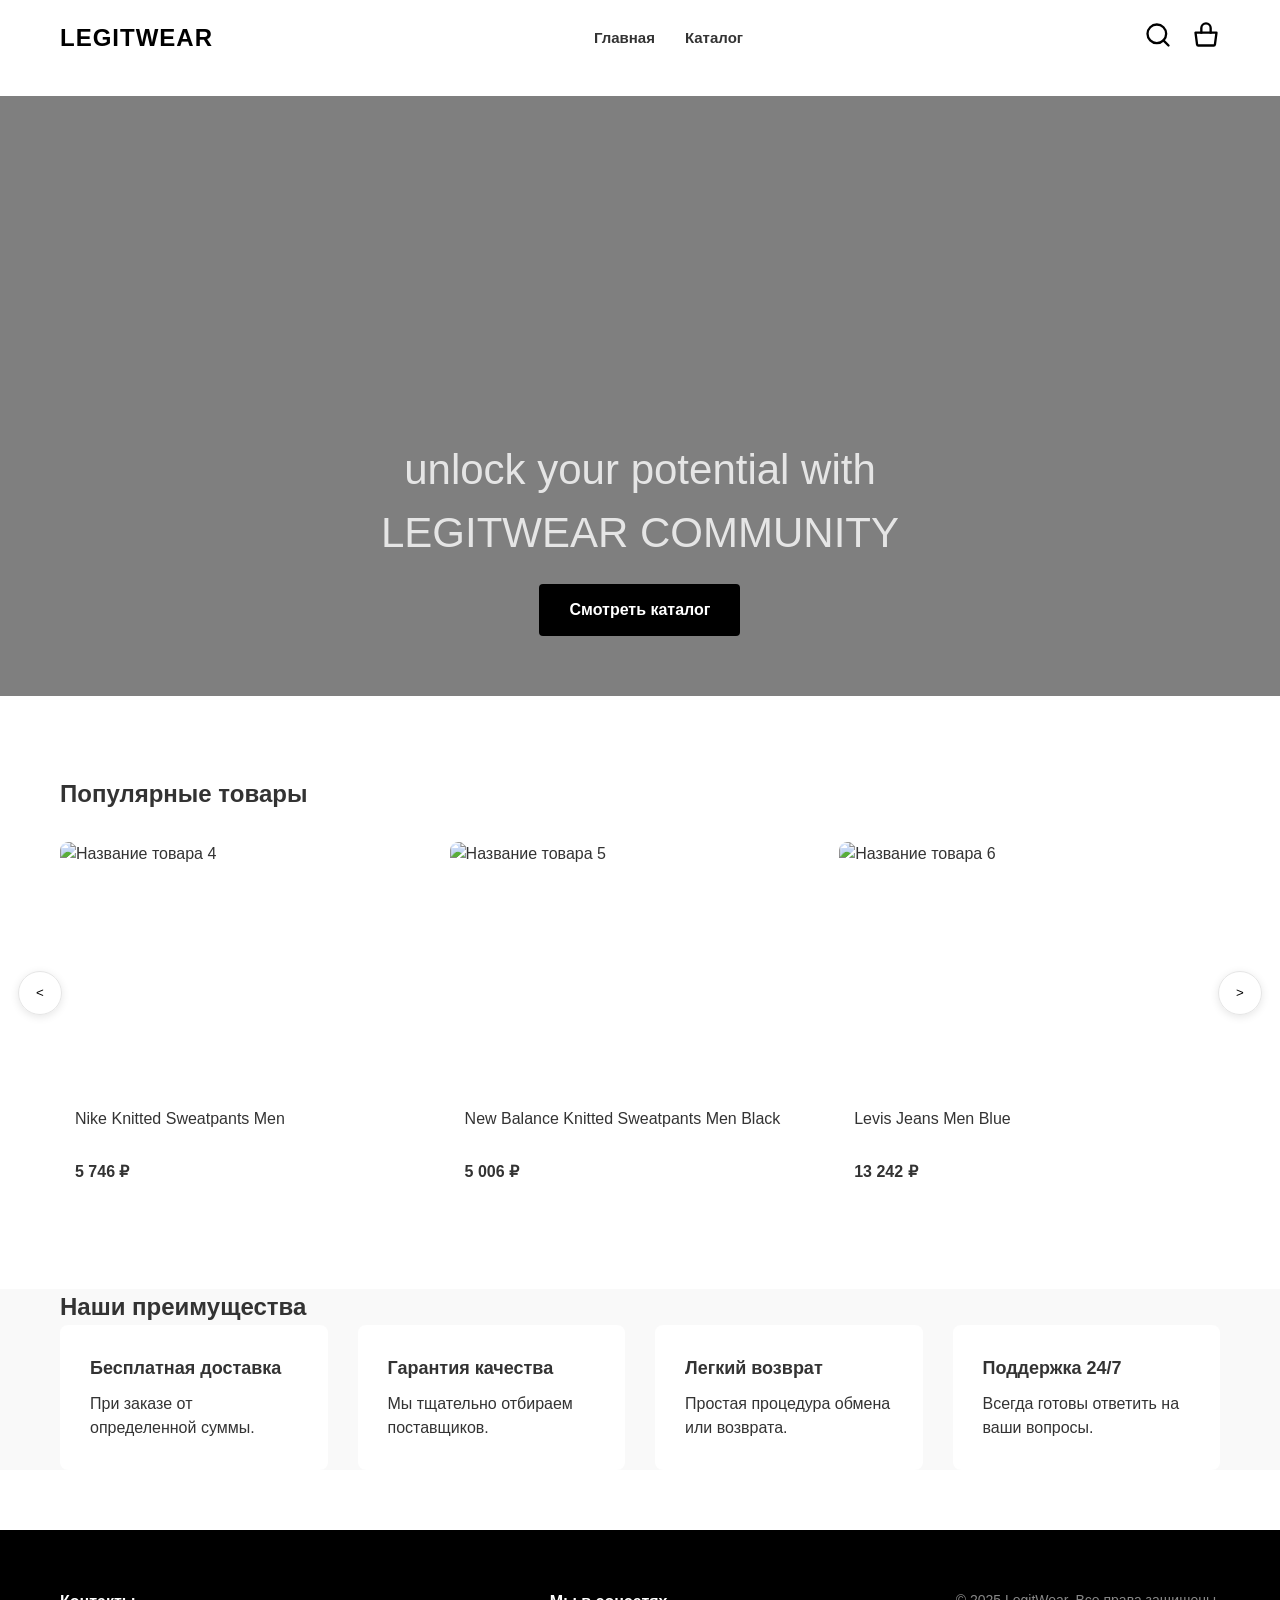
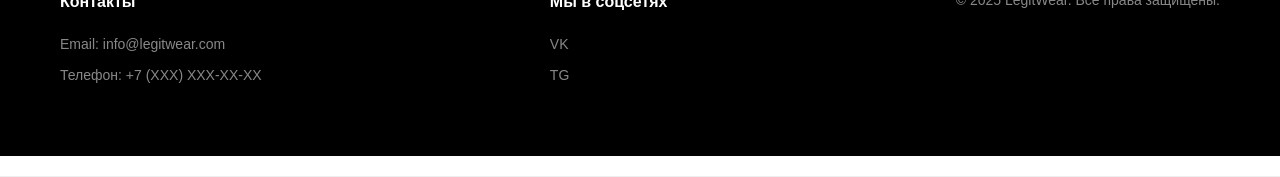
==== index.html @ e7c6bdd4 "First commit: Clothing Store" ====
<!DOCTYPE html>
<html lang="ru">
<head>
    <meta charset="UTF-8">
    <meta name="viewport" content="width=device-width, initial-scale=1.0">
    <title>LegitWear - Стильная одежда</title>
    <link rel="stylesheet" href="css/style.css">
</head>
<body>
    <!-- ШАПКА -->
    <header class="header">
        <div class="header__container">
            <a href="index.html" class="header__logo">LegitWear</a>
            <nav class="header__nav nav">
                <ul class="nav__list">
                    <li class="nav__item"><a href="#" class="nav__link">Главная</a></li>
                    <li class="nav__item"><a href="catalog.html" class="nav__link">Каталог</a></li>
                </ul>
            </nav>
            <div class="header__icons icons">
                <div class="header__search-wrapper">
                    <input type="text" class="search-input" placeholder="Поиск...">
                </div>
                <a href="#" class="header__icon-btn js-search-btn" aria-label="Поиск">
                    <svg width="24" height="24" viewBox="0 0 24 24" fill="none" xmlns="http://www.w3.org/2000/svg">
                        <path d="M11 19C15.4183 19 19 15.4183 19 11C19 6.58172 15.4183 3 11 3C6.58172 3 3 6.58172 3 11C3 15.4183 6.58172 19 11 19Z" stroke="currentColor" stroke-width="2" stroke-linecap="round" stroke-linejoin="round"/>
                        <path d="M21 21L16.65 16.65" stroke="currentColor" stroke-width="2" stroke-linecap="round" stroke-linejoin="round"/>
                    </svg>
                </a>
                <a href="cart.html" class="header__icon-btn header__cart-wrapper" aria-label="Корзина">
                    <svg width="24" height="24" viewBox="0 0 24 24" fill="none" xmlns="http://www.w3.org/2000/svg">
                        <path d="M8 10V6C8 3.79086 9.79086 2 12 2C14.2091 2 16 3.79086 16 6V10" stroke="currentColor" stroke-width="2" stroke-linecap="round" stroke-linejoin="round"/>
                        <path d="M3 10H21L19.6421 20.2105C19.5607 20.6865 19.1413 21 18.6559 21H5.34409C4.85873 21 4.43934 20.6865 4.35789 20.2105L3 10Z" stroke="currentColor" stroke-width="2" stroke-linecap="round" stroke-linejoin="round"/>
                    </svg>
                    <span class="header__cart-count">0</span>
                </a>
            </div>
        </div>
    <!-- Конец ШАПКИ -->

    <!-- ОСНОВНОЙ КОНТЕНТ -->
    <main class="main">
        <!-- ГЛАВНЫЙ ЭКРАН -->
        <section class="hero">
            <div class="hero__container">
                <h1 class="hero__title">unlock your potential with<br><span>LEGITWEAR COMMUNITY</span></h1>

                <a href="catalog.html" class="hero__button button">Смотреть каталог</a>
            </div>
        </section>
        <!-- Конец ГЛАВНОГО ЭКРАНА -->

        <!-- ПОПУЛЯРНЫЕ ТОВАРЫ -->
        <section class="popular-products">
            <div class="popular-products__container">
                <div class="popular-products__header">
                    <h2 class="popular-products__title">Популярные товары</h2>
                    <div class="slider__controls">
                        <button class="slider__arrow slider__arrow--left" aria-label="Предыдущий слайд">&lt;</button>
                        <button class="slider__arrow slider__arrow--right" aria-label="Следующий слайд">&gt;</button>
                    </div>
                </div>
                <div class="slider__wrapper">
                    <div class="product-grid">
                        <a href="catalog.html" class="product-card__link-wrapper">
                            <div class="product-grid__item product-card" data-category="jeans" data-description="Вязаные спортивные штаны от Nike. Мягкий и приятный к телу материал. Идеально для спорта и отдыха.">
                                <img src="https://img.poizon.ru/p6GuJzru5x9QWr6KMeDLTzhqauT8iDC6V6uIfxuI5H0/w:768/g:no/el:1/aHR0cHM6Ly9zdGF0aWMucG9pem9uLnJ1L2h0dHBzOi8vcWluaXUuZGV3dWNkbi5jb20vRnF1ZkJiSmhFUlVKMXRuNjFUOUdGM0MzaTVfTg" alt="Название товара 4" class="product-card__image">
                                <h3 class="product-card__title">Nike Knitted Sweatpants Men</h3>
                                <p class="product-card__price">5 746 ₽</p>
                            </div>
                        </a>
                        <a href="catalog.html" class="product-card__link-wrapper">
                            <div class="product-grid__item product-card" data-category="jeans" data-description="Черные вязаные спортивные штаны от New Balance. Классический дизайн и непревзойденный комфорт.">
                                <img src="https://img.poizon.ru/31vmcxCXTczu_OZBwf9QPtZ9m4V5jdy1PykpmNyxk2E/w:768/g:no/el:1/aHR0cHM6Ly9zdGF0aWMucG9pem9uLnJ1L3Byby1pbWcvb3JpZ2luLWltZy8yMDIzMDEwOS82NzY0NmU5OTRhNGU0Y2NkYWQ1NjM4YjU4ZmJhZDAyMC5qcGc" alt="Название товара 5" class="product-card__image">
                                <h3 class="product-card__title">New Balance Knitted Sweatpants Men Black</h3>
                                <p class="product-card__price">5 006 ₽</p>
                            </div>
                        </a>
                        <a href="catalog.html" class="product-card__link-wrapper">
                            <div class="product-grid__item product-card" data-category="jeans" data-description="Классические синие джинсы Levis. Прочный деним и проверенный временем крой.">
                                <img src="https://img.poizon.ru/kju-Crt5zTbWO8W_SSga6t7eYmoCAhiXDjudtFRal5k/w:768/g:no/el:1/aHR0cHM6Ly9zdGF0aWMucG9pem9uLnJ1L3Byby1pbWcvb3JpZ2luLWltZy8yMDIyMDYwMS9hZDEzY2MwN2IyMGI0ODk1YTQ0NWIzYzZiNzA2MWNlMi5qcGc" alt="Название товара 6" class="product-card__image">
                                <h3 class="product-card__title">Levis Jeans Men Blue</h3>
                                <p class="product-card__price">13 242 ₽</p>
                            </div>
                        </a>
                        <a href="catalog.html" class="product-card__link-wrapper">
                            <div class="product-grid__item product-card" data-category="shoes" data-description="Кроссовки Asics Gel-Kahana 8 для бега по пересеченной местности. Отличная амортизация и сцепление.">
                                <img src="https://img.poizon.ru/ROiu_Tn23p5rIdv_pBMl_j2YFJxthgF7XHCfJUF4smE/w:768/g:no/el:1/aHR0cHM6Ly9zdGF0aWMucG9pem9uLnJ1L3Byby1pbWcvb3JpZ2luLWltZy8yMDIyMTIxNi80Y2MzNWZiOGRjNmE0NTJkODE1ZWM0ZjE0MWMwYWVmMi5qcGc" alt="Название товара 7" class="product-card__image">
                                <h3 class="product-card__title">Asics Gel-Kahana 8</h3>
                                <p class="product-card__price">12 990 ₽</p>
                            </div>
                        </a>
                        <a href="catalog.html" class="product-card__link-wrapper">
                            <div class="product-grid__item product-card" data-category="shoes" data-description="Стильные кроссовки New Balance 2002R из 'Protection Pack'. Уникальный дизайн и премиальные материалы.">
                                <img src="https://img.poizon.ru/_WEDhTlDuMSQqNaxGgb6pMT50sWwqEhqInvOXroS9ow/w:768/g:no/el:1/aHR0cHM6Ly9zdGF0aWMucG9pem9uLnJ1L3Byby1pbWcvb3JpZ2luLWltZy8yMDIyMDMyNC80OWMzZDc5ZjgyODE0ZDAzYTc1NDdkODA1M2Q2ZTUyNS5qcGc" alt="Название товара 8" class="product-card__image">
                                <h3 class="product-card__title">New Balance 2002R Protection Pack Rain Cloud</h3>
                                <p class="product-card__price">9 169 ₽</p>
                            </div>
                        </a>
                    </div>
                </div>
            </div>
        </section>
        <!-- Конец ПОПУЛЯРНЫХ ТОВАРОВ -->

        <!-- ПРЕИМУЩЕСТВА -->
        <section class="advantages">
            <div class="advantages__container">
                <h2 class="advantages__title">Наши преимущества</h2>
                <div class="advantages__grid">
                    <div class="advantages__item">
                        <h3 class="advantages__item-title">Бесплатная доставка</h3>
                        <p class="advantages__item-text">При заказе от определенной суммы.</p>
                    </div>
                    <div class="advantages__item">
                        <h3 class="advantages__item-title">Гарантия качества</h3>
                        <p class="advantages__item-text">Мы тщательно отбираем поставщиков.</p>
                    </div>
                    <div class="advantages__item">
                        <h3 class="advantages__item-title">Легкий возврат</h3>
                        <p class="advantages__item-text">Простая процедура обмена или возврата.</p>
                    </div>
                    <div class="advantages__item">
                        <h3 class="advantages__item-title">Поддержка 24/7</h3>
                        <p class="advantages__item-text">Всегда готовы ответить на ваши вопросы.</p>
                    </div>
                </div>
            </div>
        </section>
        <!-- Конец ПРЕИМУЩЕСТВ -->
    </main>
    <!-- Конец ОСНОВНОГО КОНТЕНТА -->

    <!-- ПОДВАЛ -->
    <footer class="footer">
        <div class="footer__container">
            <div class="footer__contacts">
                <h3 class="footer__heading">Контакты</h3>
                <p>Email: info@legitwear.com</p>
                <p>Телефон: +7 (XXX) XXX-XX-XX</p>
            </div>
            <div class="footer__social social">
                <h3 class="footer__heading">Мы в соцсетях</h3>
                <ul class="social__list">
                    <li class="social__item"><a href="#" class="social__link" aria-label="ВКонтакте">VK</a></li>
                    <li class="social__item"><a href="#" class="social__link" aria-label="Telegram">TG</a></li>
                </ul>
            </div>
            <div class="footer__copyright">
                <p>&copy; 2025 LegitWear. Все права защищены.</p>
            </div>
        </div>
    </footer>
    <!-- Конец ПОДВАЛА -->

    <script src="js/script.js"></script>
</body>
</html>
---- css/style.css ----
/* 0. ГЛОБАЛЬНЫЕ СТИЛИ, ПЕРЕМЕННЫЕ И СБРОСЫ */

/* Сброс всех отступов и границ */
* {
    margin: 0;
    padding: 0;
    box-sizing: border-box;
}

/* Основные стили для body */
body {
    font-family: 'Arial', sans-serif;
    background-color: white;
    color: #333;
    line-height: 1.5;
}

/* CSS Переменные для легкой смены палитры */
:root {
    --primary-color: #000;
    --accent-color: #333;
    --text-color: #333;
    --section-bg: #f9f9f9;
    --white: #fff;
    --gray-border: #eee;
}

/* Общий класс для всех основных контейнеров сайта */
.header__container,
.hero__container,
.about-us__container,
.advantages__container,
.popular-products__container,
.footer__container,
.checkout-header__container,
.checkout-container,
.catalog__container,
.product-page__container {
    max-width: 1200px;
    margin: 0 auto;
    padding: 0 20px;
}

/* Общие стили для ссылок, списков и кнопок */
a { text-decoration: none; color: inherit; }
ul { list-style: none; }
button { font-family: inherit; }

/* /ГЛОБАЛЬНЫЕ СТИЛИ, ПЕРЕМЕННЫЕ И СБРОСЫ */

/* 1. HEADER */
.header {
    background-color: var(--white);
    padding: 20px 0;
    border-bottom: 1px solid var(--gray-border);
}

.header__container {
    display: flex;
    justify-content: space-between;
    align-items: center;
}

/* Логотип */
.header__logo {
    font-size: 24px;
    font-weight: bold;
    color: var(--primary-color);
    text-transform: uppercase;
    letter-spacing: 1px;
}

/* Навигация */
.nav__list { display: flex; gap: 30px; }
.nav__link {
    display: inline-block;
    font-size: 15px;
    color: var(--text-color);
    font-weight: bold;
    transition: all 0.2s ease-out;
}
.nav__link:hover {
    color: #000;
    transform: translateY(-3px) scale(1.1);
}

/* Иконки (поиск, корзина) */
.icons { display: flex; gap: 20px; }
.icons__item { font-size: 20px; cursor: pointer; position: relative; }

.icons__item:hover {
    color: var(--accent-color);
}

/* Поле поиска */
.header__search-wrapper {
    /* Этот блок остается в потоке для корректного отображения */
}

.search-input {
    width: 0;
    opacity: 0;
    border: none;
    outline: none;
    background: transparent;
    padding: 5px 0;
    font-size: 15px;
    border-bottom: 2px solid transparent;
    transition: all 0.3s ease-in-out;
    pointer-events: none;
}

.search-input.search-active {
    width: 200px;
    opacity: 1;
    pointer-events: auto;
    border-bottom-color: var(--primary-color);
    padding: 5px;
}

/* Стили для иконок и счетчика корзины */
.header__icon-btn {
    position: relative; 
    color: #000;
    transition: color 0.3s ease;
}

.header__icon-btn:hover {
    color: #555;
}

.header__icon-btn svg {
    width: 28px;
    height: 28px;
}

.header__cart-count {
    position: absolute;
    top: 55%;
    left: 50%;
    transform: translate(-50%, -50%);
    font-size: 10px;
    font-weight: 700;
    color: var(--primary-color);
    pointer-events: none;
}

/* Скрываем цифру, если в корзине 0 */
.header__cart-count:empty {
    display: none;
}
/* /HEADER */

/* 2. ОСНОВНОЙ КОНТЕНТ И СЕКЦИИ */

/* --- Секция HERO (Главный баннер) --- */
.hero {
    margin-top: 40px;
    height: 600px;
    background-image: url('logo_main.png');
    background-size: cover;
    background-position: center;
    background-repeat: no-repeat;
    display: flex;
    align-items: flex-end; /* Выравнивание контента по нижнему краю */
    text-align: center;
    position: relative;
}

/* Затемнение для читаемости текста */
.hero::before {
    content: ''; 
    position: absolute; 
    top: 0; 
    left: 0; 
    width: 100%; 
    height: 100%;
    background: rgba(0, 0, 0, 0.5);
    z-index: 1;
}

/* Контейнер для контента внутри Hero */
.hero__container { 
    position: relative; 
    z-index: 2; 
    color: var(--white); 
    padding-bottom: 60px;
}
.hero__title { 
    font-size: 42px;
    margin-bottom: 20px; 
    font-weight: 300;
    opacity: 0.8;
}
.hero__title span {
    text-transform: uppercase;
}
.hero__subtitle { font-size: 20px; margin-bottom: 30px; }

/* Общий стиль для кнопок */
.button {
    display: inline-block;
    padding: 14px 30px;
    background-color: var(--primary-color);
    color: var(--white);
    border-radius: 4px;
    font-weight: bold;
    border: none;
    cursor: pointer;
    transition: opacity 0.3s;
}
.button:hover {  background-color: #fff;
    color: #000;}

/* --- Общие стили для секций --- */
.section-padding { padding: 80px 0; }
.text-center { text-align: center; }
.section-title { font-size: 32px; margin-bottom: 40px; color: var(--primary-color); }

/* Отступы между секциями на главной */
.main > .hero + .popular-products,
.main > .popular-products + .advantages {
    margin-top: 80px;
}

/* --- Секция "Наши преимущества" --- */
.advantages { background-color: var(--section-bg); }
.advantages__grid { display: grid; grid-template-columns: repeat(4, 1fr); gap: 30px; }
.advantages__item { background: var(--white); padding: 30px; border-radius: 8px; }
.advantages__item-title { font-size: 18px; margin-bottom: 10px; font-weight: bold; }

/* /ОСНОВНОЙ КОНТЕНТ И СЕКЦИИ */

/* 3. СТИЛИ ПРОДУКТОВ (СЕТКА, КАРТОЧКА, СЛАЙДЕР) */

.popular-products + .popular-products {
    margin-top: 60px;
}

/* --- Сетка продуктов --- */
.product-grid { 
    display: grid; 
    grid-template-columns: repeat(3, 1fr); 
    gap: 30px; 
}

/* --- Карточка продукта --- */
.product-card {
    background: var(--white);
    border-radius: 8px;
    overflow: hidden;
    display: flex;
    flex-direction: column;
    height: 100%;
    transition: all 0.2s ease-out;
}

/* Обертка-ссылка для карточки (для hover-эффекта) */
.product-card__link-wrapper {
    text-decoration: none;
    color: inherit;
    display: block;
    border-radius: 8px;
    transition: transform 0.2s, box-shadow 0.2s;
}
.product-card__link-wrapper:hover {
    transform: translateY(-5px) scale(1.02);
    box-shadow: 0 10px 20px rgba(0,0,0,0.07);
}

.product-card__image {
    width: 100%;
    height: 250px;
    object-fit: contain;
    border-radius: 8px 8px 0 0; 
}

.product-card__title { 
    font-size: 16px; 
    margin: 15px 15px 5px 15px; 
    font-weight: normal;
    flex-grow: 1; /* Заставляет футер карточки прижаться к низу */
}
.product-card__price { 
    font-size: 16px; 
    font-weight: bold; 
    margin: 0 15px 15px 15px; 
}
.product-card__button { 
    width: calc(100% - 30px); 
    margin: auto 15px 15px; 
}

/* --- Стили для слайдера на главной --- */
.popular-products__container {
    position: relative;
}
.popular-products__header {
    display: flex;
    justify-content: space-between;
    align-items: center;
    margin-bottom: 20px;
}
.slider__arrow {
    width: 44px;
    height: 44px;
    border-radius: 50%;
    background: rgba(255, 255, 255, 0.9);
    border: 1px solid #e5e5e5;
    cursor: pointer;
    position: absolute;
    top: 50%;
    transform: translateY(-50%);
    z-index: 10;
    box-shadow: 0 2px 8px rgba(0,0,0,0.1);
    transition: all 0.2s ease;
    display: flex;
    align-items: center;
    justify-content: center;
}
.slider__arrow:hover {
    background: white;
    box-shadow: 0 4px 12px rgba(0,0,0,0.15);
    transform: translateY(-50%) scale(1.05);
}
.slider__arrow--left {
    left: -22px;
}
.slider__arrow--right {
    right: -22px;
}
.slider__arrow svg {
    width: 20px;
    height: 20px;
}
/* Обертка для скрытия скроллбара */
.slider__wrapper {
    overflow-x: auto;
    scroll-snap-type: x mandatory;
    -ms-overflow-style: none;
    scrollbar-width: none;
}
.slider__wrapper::-webkit-scrollbar {
    display: none;
}
/* Flex-контейнер внутри слайдера */
.slider__wrapper .product-grid {
    display: flex;
    gap: 30px;
    padding: 10px 0;
}
.slider__wrapper .product-card__link-wrapper {
    scroll-snap-align: start;
    flex: 0 0 31%; /* Показывает примерно 3 элемента */
}
/* /СТИЛИ ПРОДУКТОВ */

/* 4. СТРАНИЦА КАТАЛОГА */
.catalog__container { display: flex; gap: 40px; padding-top: 40px; padding-bottom: 40px;}
.sidebar { flex: 0 0 250px; }
.catalog__content { flex-grow: 1; }

/* --- Аккордеон для фильтров --- */
.accordion-item {
    border-bottom: 1px solid var(--gray-border);
}
.accordion-header {
    width: 100%;
    background: none;
    border: none;
    cursor: pointer;
    padding: 15px 0;
    display: flex;
    justify-content: space-between;
    align-items: center;
    font-size: 18px;
    font-weight: bold;
}
.accordion-icon {
    display: inline-block;
    width: 14px;
    height: 14px;
    border-left: 2px solid var(--text-color);
    border-bottom: 2px solid var(--text-color);
    transform: rotate(-45deg);
    transition: transform 0.3s ease-out;
}
.accordion-header.active .accordion-icon {
    transform: rotate(135deg);
}
.accordion-panel {
    max-height: 0;
    overflow: hidden;
    transition: max-height 0.3s ease-out;
    padding: 0;
}
.accordion-panel.is-open {
    max-height: 500px; 
    padding-bottom: 20px;
}

/* --- Элементы формы в сайдбаре --- */
.sidebar__price-group {
    display: flex;
    gap: 10px;
    align-items: center;
}
.sidebar__price-input {
    width: 100%;
    border: 1px solid #ccc;
    border-radius: 4px;
    padding: 8px;
    font-size: 14px;
}
.sidebar__price-input:focus {
    outline: none;
    border-color: var(--primary-color);
}
/* Кастомный чекбокс */
.custom-checkbox {
    display: block;
    position: relative;
    padding-left: 30px;
    cursor: pointer;
    user-select: none;
}
.custom-checkbox input {
    position: absolute;
    opacity: 0;
    cursor: pointer;
    height: 0;
    width: 0;
}
.custom-checkbox .checkmark {
    position: absolute;
    top: 0;
    left: 0;
    height: 20px;
    width: 20px;
    background-color: #eee;
    border-radius: 3px;
    transition: background-color 0.2s;
}
.custom-checkbox:hover input ~ .checkmark {
    background-color: #ccc;
}
.custom-checkbox input:checked ~ .checkmark {
    background-color: var(--primary-color);
}
.custom-checkbox .checkmark:after {
    content: "";
    position: absolute;
    display: none;
    left: 7px;
    top: 4px;
    width: 5px;
    height: 10px;
    border: solid white;
    border-width: 0 2px 2px 0;
    transform: rotate(45deg);
}
.custom-checkbox input:checked ~ .checkmark:after {
    display: block;
}


/* --- Кнопки фильтра по категориям --- */
.sidebar__filter-buttons {
    display: flex;
    flex-direction: column;
    gap: 10px;
}

.filter-btn {
    border: none;
    background: none;
    cursor: pointer;
    font-size: 16px;
    color: #333;
    text-align: left;
    padding: 5px 0;
    transition: color 0.2s, font-weight 0.2s;
}

.filter-btn:hover,
.filter-btn.active {
    color: #000;
    font-weight: bold;
}
/* /СТРАНИЦА КАТАЛОГА */

/* 5. СТРАНИЦА ТОВАРА (SINGLE PRODUCT) */
.product-page { padding: 40px 0; }
.product-page__container { display: flex; gap: 60px; }
.product-page__image-wrapper { flex: 1; }
.product-page__image { width: 100%; border-radius: 8px; }
.product-page__info { flex: 1; }
.product-page__title { font-size: 32px; font-weight: bold; margin-bottom: 15px; line-height: 1.2; }
.product-page__price { font-size: 24px; font-weight: bold; margin-bottom: 25px; }
.product-page__description { color: #666; margin-bottom: 30px; }

.product-page__subtitle { font-weight: bold; margin-bottom: 10px; display: block; }
.product-page__size-selector { display: flex; gap: 10px; margin-bottom: 30px; }

.product-page__size-btn {
    width: 50px; height: 40px;
    border: 1px solid #ddd; background: #fff;
    cursor: pointer; border-radius: 4px;
    transition: all 0.2s;
}
.product-page__size-btn:hover { border-color: #000; }
.product-page__size-btn.active { background: #000; color: #fff; border-color: #000; }
/* /СТРАНИЦА ТОВАРА */


/* 6. СТРАНИЦА КОРЗИНЫ И ОФОРМЛЕНИЯ ЗАКАЗА */
.checkout-header { padding: 25px 0; border-bottom: 1px solid #eee; margin-bottom: 40px; }
.checkout-header__back { font-size: 22px; font-weight: bold; display: flex; align-items: center; gap: 10px; }
.checkout-header__clear { border: none; background: none; color: #999; cursor: pointer; font-size: 14px; }
.checkout-header__clear:hover { color: #e74c3c; }

.checkout-container { display: flex; gap: 60px; align-items: flex-start; }
.checkout-form-section { flex: 1.4; }
.form-label { display: block; font-weight: bold; margin-bottom: 8px; font-size: 14px; }
.form-input { 
    width: 100%; padding: 12px; 
    border: 1px solid #000; border-radius: 4px; 
    font-size: 16px; margin-bottom: 20px; outline: none;
}
.form-input:focus { box-shadow: 0 0 0 2px rgba(0,0,0,0.1); }

.form-group {
    position: relative;
    padding-bottom: 20px;
}
.form-input.invalid {
    border-color: #e74c3c;
}
.error-message {
    color: #e74c3c;
    font-size: 12px;
    position: absolute;
    bottom: 3px;
    left: 0;
    display: none;
}
.form-input.invalid ~ .error-message {
    display: block;
}
.form-row { display: flex; gap: 20px; }
.form-row .form-group { flex: 1; }
.checkbox-group { display: flex; align-items: center; gap: 10px; font-size: 13px; color: #666; margin-top: 10px; }

/* Правая колонка с товарами */
.checkout-summary-section { flex: 1; }
.order-item {
    display: flex; align-items: center;
    padding: 20px 0; border-bottom: 1px solid #eee;
    gap: 15px; position: relative;
}
.order-item__img { width: 70px; height: 70px; border-radius: 6px; object-fit: cover; background: #f4f4f4; }
.order-item__details { width: 160px; }
.order-item__title { font-size: 14px; font-weight: bold; margin-bottom: 4px; line-height: 1.3; }
.order-item__meta { font-size: 12px; color: #888; }
.order-item__controls { display: flex; align-items: center; gap: 8px; margin-left: auto; margin-right: 20px; }
.qty-btn { 
    width: 24px; height: 24px; 
    border: 1px solid #ddd; border-radius: 50%; 
    background: #fff; cursor: pointer; color: #777;
    display: flex; align-items: center; justify-content: center;
}
.qty-btn:hover { border-color: #000; color: #000; }
.order-item__quantity { font-size: 14px; font-weight: bold; min-width: 15px; text-align: center; }
.order-item__price { font-weight: 600; font-size: 15px; min-width: 70px; text-align: right; }
.order-item__remove { 
    width: 24px; height: 24px; 
    border: 1px solid #eee; border-radius: 50%;
    background: none; color: #ccc; cursor: pointer;
    display: flex; align-items: center; justify-content: center;
    font-size: 16px; margin-left: 10px;
}
.order-item__remove:hover { color: #e74c3c; border-color: #e74c3c; }
.order-total { margin-top: 30px; text-align: right; font-size: 18px; font-weight: bold; }
.checkout-btn { width: 100%; background: #000; color: #fff; padding: 16px; border: none; border-radius: 4px; font-size: 16px; cursor: pointer; margin-top: 20px; }
/* /СТРАНИЦА КОРЗИНЫ И ОФОРМЛЕНИЯ ЗАКАЗА */


/* 7. УВЕДОМЛЕНИЯ И МОДАЛЬНЫЕ ОКНА */
/* --- Всплывающее уведомление (Toast) --- */
.toast-notification {
    position: fixed; bottom: 30px; right: 30px;
    background: #000; color: #fff;
    padding: 15px 25px; border-radius: 4px;
    box-shadow: 0 5px 15px rgba(0,0,0,0.2);
    z-index: 1000; animation: fadeIn 0.3s;
}
@keyframes fadeIn { from { opacity: 0; transform: translateY(10px); } to { opacity: 1; transform: translateY(0); } }

/* --- Модальное окно продукта --- */
.modal-overlay {
    position: fixed;
    top: 0;
    left: 0;
    width: 100%;
    height: 100%;
    background: rgba(0, 0, 0, 0.6);
    display: flex;
    align-items: center;
    justify-content: center;
    z-index: 2000;
    opacity: 0;
    pointer-events: none;
    transition: opacity 0.3s ease;
}
.modal-overlay.active {
    opacity: 1;
    pointer-events: auto;
}
.modal-content {
    background: white;
    border-radius: 8px;
    width: 90%;
    max-width: 800px;
    max-height: 90vh;
    overflow-y: auto;
    position: relative;
    padding: 30px;
    transform: translateY(50px);
    transition: transform 0.3s ease;
}
.modal-overlay.active .modal-content {
    transform: translateY(0);
}
.modal-close {
    position: absolute;
    top: 15px;
    right: 15px;
    border: none;
    background: none;
    font-size: 28px;
    cursor: pointer;
    color: #888;
}
.modal-body {
    display: flex;
    gap: 30px;
}
.modal-image-wrapper { flex: 1; }
.modal-image-wrapper img { width: 100%; border-radius: 6px; }
.modal-info { flex: 1; display: flex; flex-direction: column; }
.modal-title { font-size: 28px; margin-bottom: 10px; }
.modal-price { font-size: 22px; font-weight: bold; margin-bottom: 20px; }
.modal-description { font-size: 15px; color: #666; margin-bottom: 20px; }
.modal-subtitle { font-weight: bold; margin-bottom: 10px; }
.modal-size-selector { display: flex; gap: 10px; margin-bottom: 30px; }
/* /УВЕДОМЛЕНИЯ И МОДАЛЬНЫЕ ОКНА */
/* 8. FOOTER */
.footer { background: #000; color: #fff; padding: 60px 0; margin-top: 60px; }
.footer__container { display: flex; justify-content: space-between; gap: 40px; }
.footer__heading { font-size: 16px; font-weight: bold; margin-bottom: 20px; color: #fff; }
.footer p, .footer a { color: #888; margin-bottom: 10px; display: block; font-size: 14px; }
.footer a:hover { color: #fff; }
/* /FOOTER */


/* 9. АДАПТИВНЫЕ СТИЛИ (MEDIA QUERIES) */
@media (max-width: 1250px) {
    .slider__arrow--left {
        left: 5px;
    }
    .slider__arrow--right {
        right: 5px;
    }
}
@media (max-width: 992px) {
    .slider__wrapper .product-card__link-wrapper {
        flex-basis: 48%; /* Показываем 2 элемента на экране */
    }
}
@media (max-width: 768px) {
    /* Перестраиваем контейнеры в колонку на мобильных */
    .header__container, .footer__container, .checkout-container, .product-page__container { 
        flex-direction: column; 
    }
    .nav__list { 
        display: none; /* Скрываем навигацию в шапке */
    }
    .sidebar { 
        width: 100%; 
    }
    .checkout-form-section, .checkout-summary-section { 
        width: 100%; 
    }
    .checkout-container { 
        flex-direction: column-reverse; /* Меняем порядок колонок в корзине */
    }
    .catalog__content .product-grid {
        grid-template-columns: 1fr; /* Одна карточка в ряд в каталоге */
    }
    .slider__wrapper .product-card__link-wrapper {
        flex-basis: 90%; /* Показываем 1 элемент в слайдере */
    }
    .popular-products__header {
        flex-direction: column;
        align-items: flex-start;
        gap: 15px;
    }
    .slider__arrow {
        display: none; /* Скрываем стрелки слайдера */
    }
    .modal-body {
        flex-direction: column; /* Элементы в модальном окне в колонку */
    }
}
/* /АДАПТИВНЫЕ СТИЛИ */
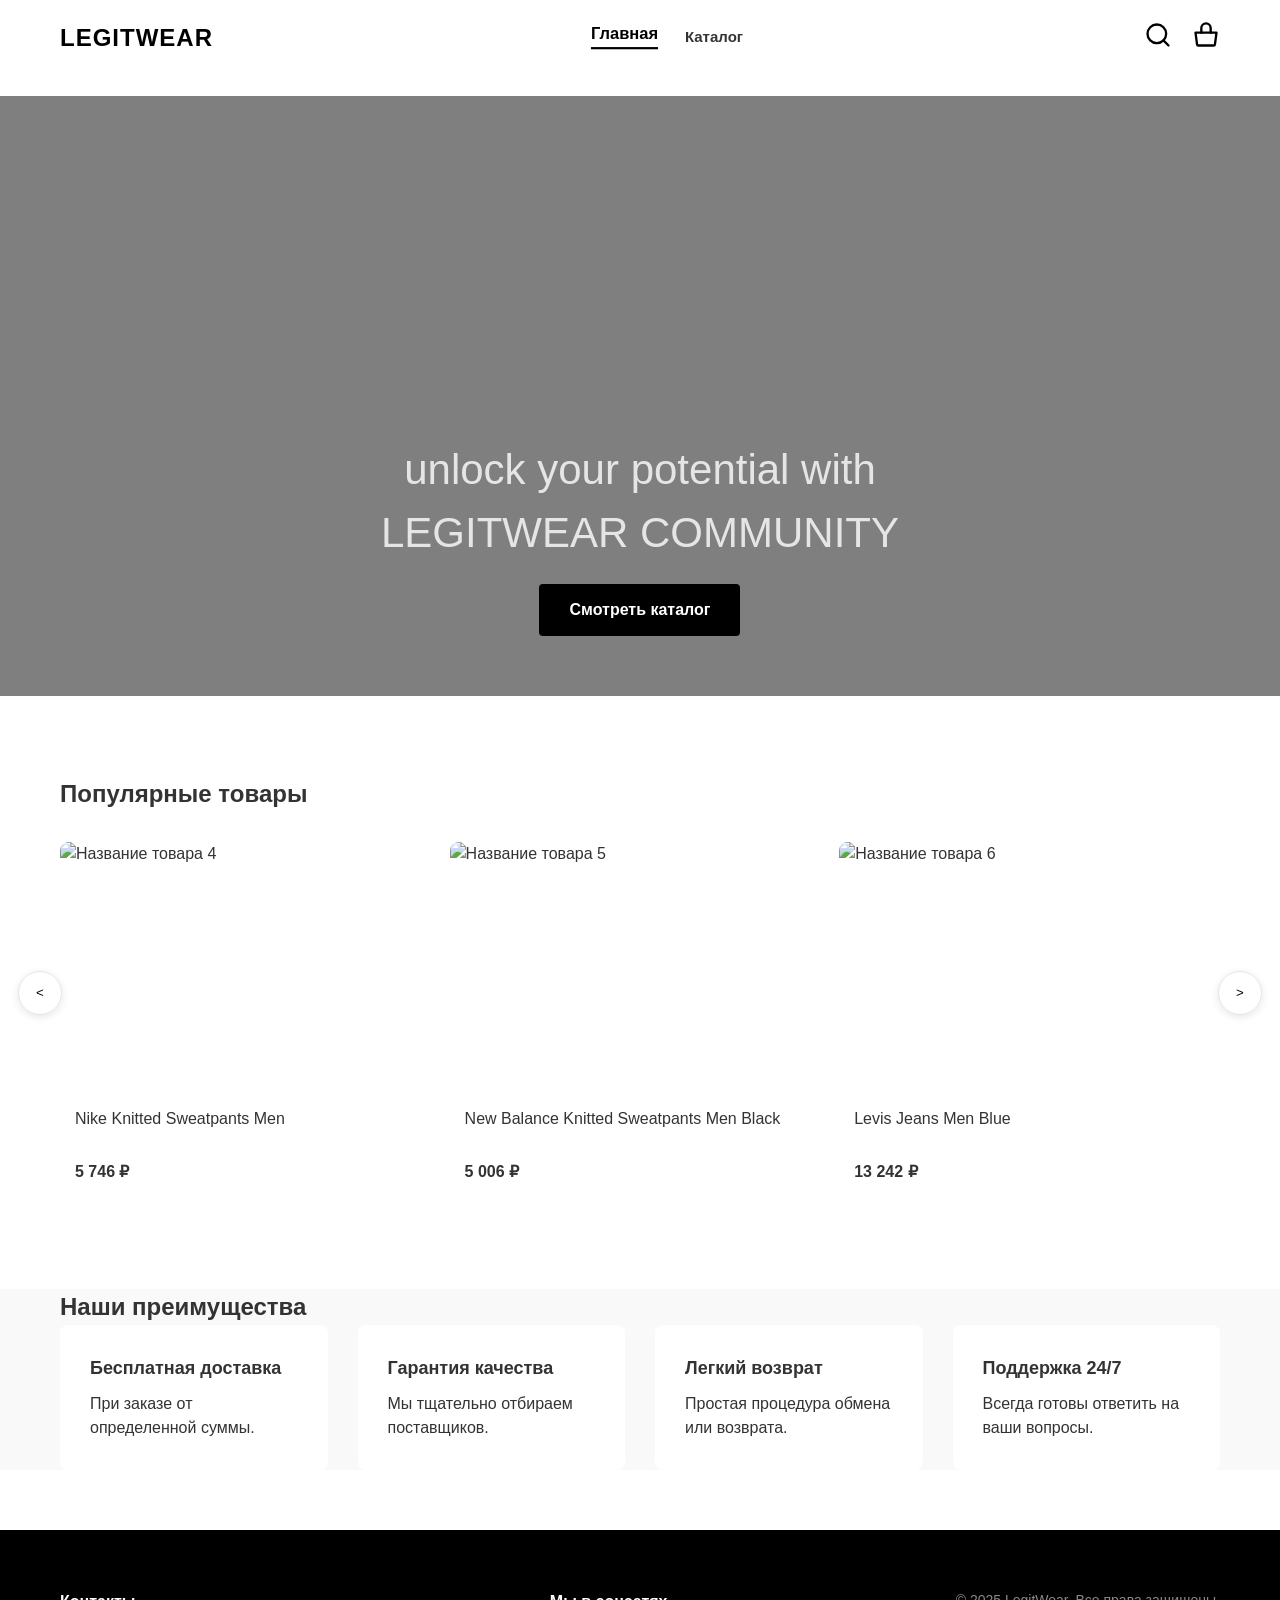
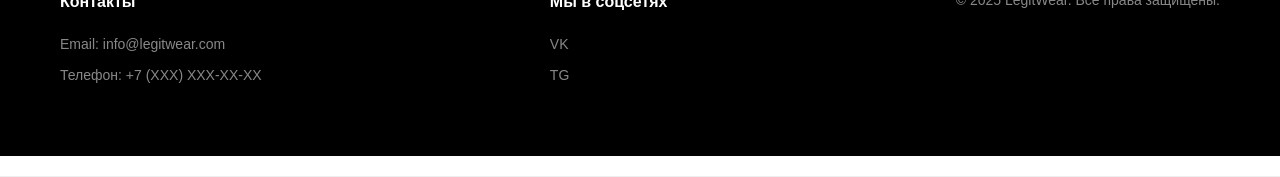
==== commit 9f2d6c97: "Выполнили 7, 8, 10, 11 и 16 пункты улучшений" ====
--- a/index.html
+++ b/index.html
@@ -32,7 +32,7 @@
                         <path d="M8 10V6C8 3.79086 9.79086 2 12 2C14.2091 2 16 3.79086 16 6V10" stroke="currentColor" stroke-width="2" stroke-linecap="round" stroke-linejoin="round"/>
                         <path d="M3 10H21L19.6421 20.2105C19.5607 20.6865 19.1413 21 18.6559 21H5.34409C4.85873 21 4.43934 20.6865 4.35789 20.2105L3 10Z" stroke="currentColor" stroke-width="2" stroke-linecap="round" stroke-linejoin="round"/>
                     </svg>
-                    <span class="header__cart-count">0</span>
+                    <span class="header__cart-count"></span>
                 </a>
             </div>
         </div>
--- a/css/style.css
+++ b/css/style.css
@@ -8,8 +8,10 @@
 }
 
 /* Основные стили для body */
+@import url('https://fonts.googleapis.com/css2?family=Inter:wght@400;500;600;700&display=swap');
+
 body {
-    font-family: 'Arial', sans-serif;
+    font-family: 'Inter', sans-serif;
     background-color: white;
     color: #333;
     line-height: 1.5;
@@ -53,6 +55,9 @@
     background-color: var(--white);
     padding: 20px 0;
     border-bottom: 1px solid var(--gray-border);
+    position: sticky;
+    top: 0;
+    z-index: 100;
 }
 
 .header__container {
@@ -79,9 +84,13 @@
     font-weight: bold;
     transition: all 0.2s ease-out;
 }
-.nav__link:hover {
+.nav__link:hover,
+.nav__link.active {
     color: #000;
     transform: translateY(-3px) scale(1.1);
+}
+.nav__link.active {
+    border-bottom: 2px solid #000;
 }
 
 /* Иконки (поиск, корзина) */
@@ -93,9 +102,6 @@
 }
 
 /* Поле поиска */
-.header__search-wrapper {
-    /* Этот блок остается в потоке для корректного отображения */
-}
 
 .search-input {
     width: 0;
@@ -514,7 +520,7 @@
 
 
 /* 6. СТРАНИЦА КОРЗИНЫ И ОФОРМЛЕНИЯ ЗАКАЗА */
-.checkout-header { padding: 25px 0; border-bottom: 1px solid #eee; margin-bottom: 40px; }
+.checkout-header { padding: 25px 0; border-bottom: 1px solid #eee; margin-bottom: 40px; position: sticky; top: 0; z-index: 100; background-color: var(--white); }
 .checkout-header__back { font-size: 22px; font-weight: bold; display: flex; align-items: center; gap: 10px; }
 .checkout-header__clear { border: none; background: none; color: #999; cursor: pointer; font-size: 14px; }
 .checkout-header__clear:hover { color: #e74c3c; }
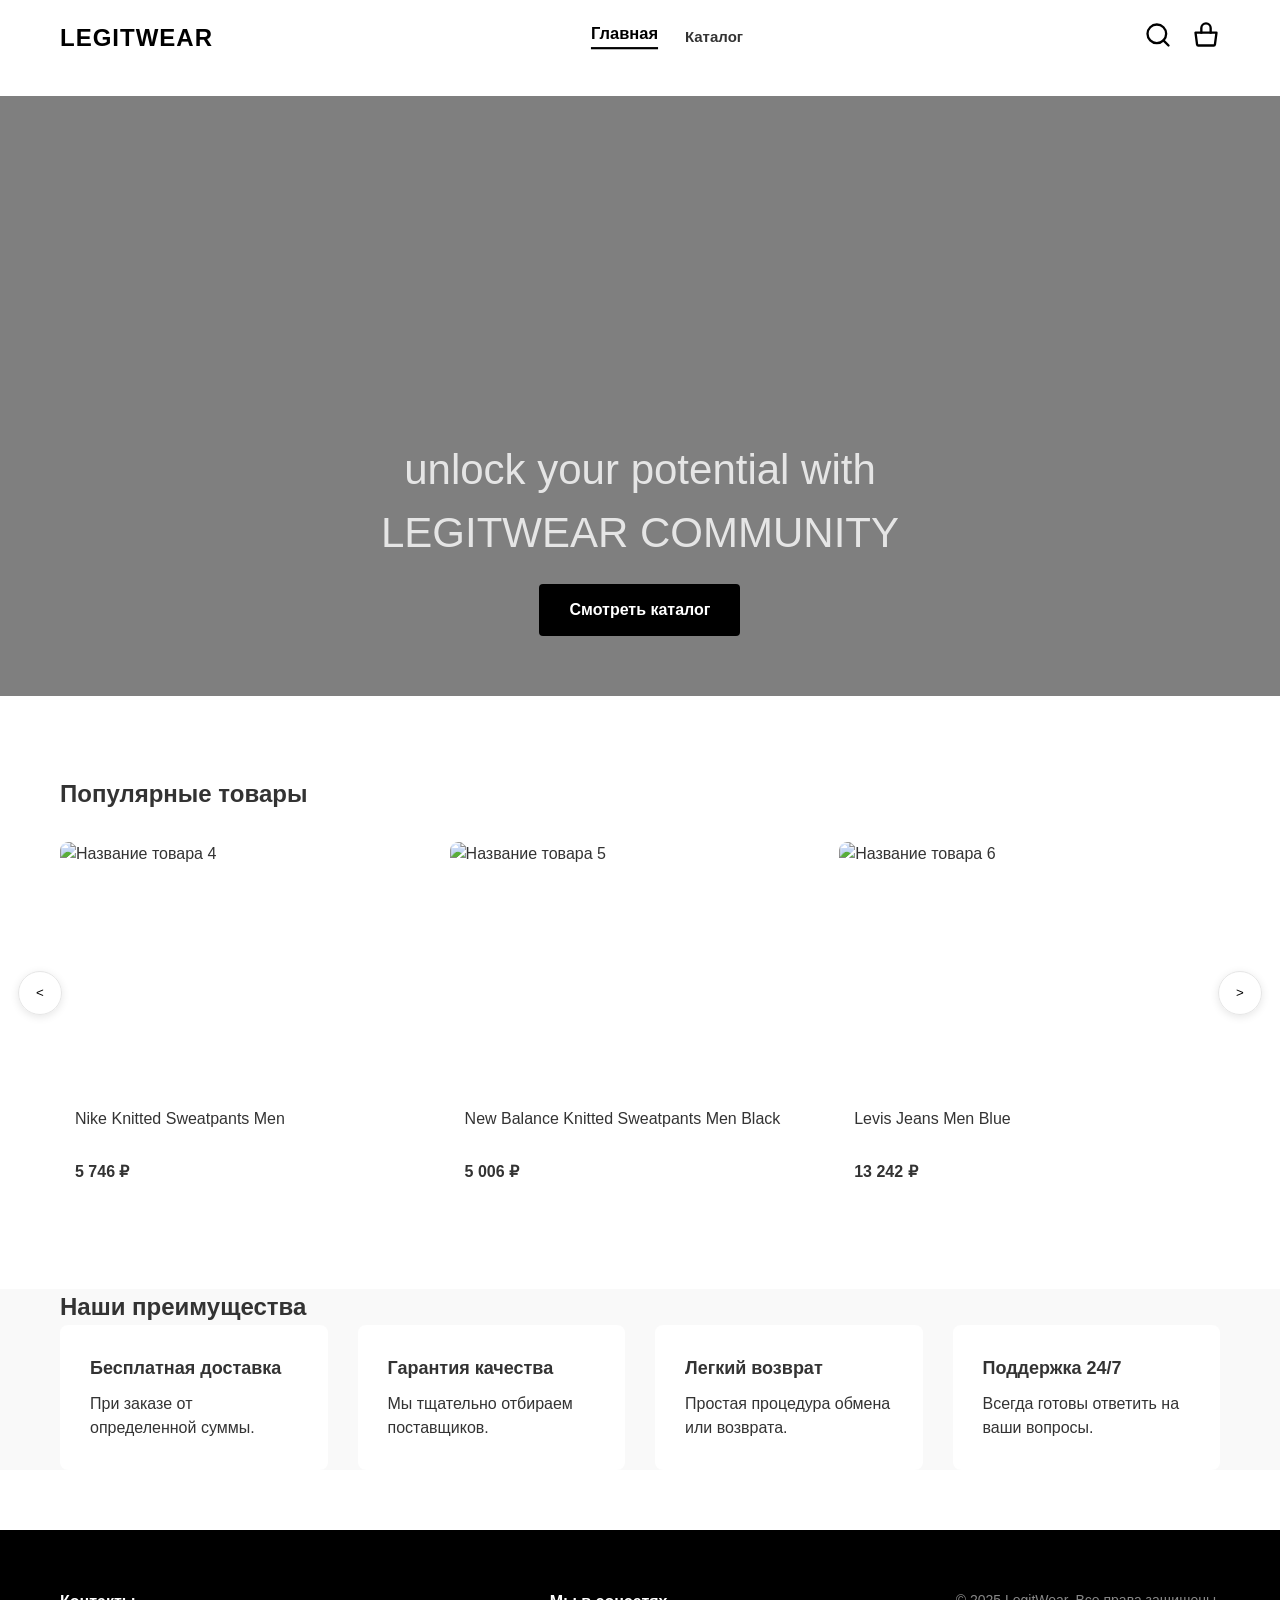
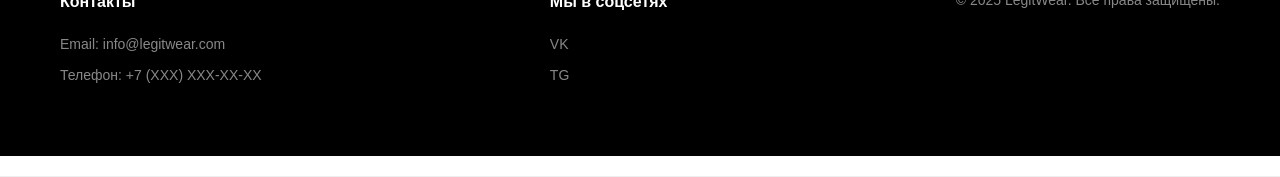
==== commit b53a652b: "UX: dynamic content, animations and folder restructure # Conflicts: #	js/script.js" ====
--- a/index.html
+++ b/index.html
@@ -34,6 +34,13 @@
                     </svg>
                     <span class="header__cart-count"></span>
                 </a>
+                <button class="header__burger" aria-label="Открыть меню">
+                    <svg width="24" height="24" viewBox="0 0 24 24" fill="none" stroke="currentColor" stroke-width="2" stroke-linecap="round" stroke-linejoin="round">
+                        <line x1="3" y1="12" x2="21" y2="12"></line>
+                        <line x1="3" y1="6" x2="21" y2="6"></line>
+                        <line x1="3" y1="18" x2="21" y2="18"></line>
+                    </svg>
+                </button>
             </div>
         </div>
     <!-- Конец ШАПКИ -->
@@ -153,6 +160,7 @@
     </footer>
     <!-- Конец ПОДВАЛА -->
 
+    <script src="js/db.js"></script>
     <script src="js/script.js"></script>
 </body>
 </html>
--- a/css/style.css
+++ b/css/style.css
@@ -1,721 +1,811 @@
-/* 0. ГЛОБАЛЬНЫЕ СТИЛИ, ПЕРЕМЕННЫЕ И СБРОСЫ */
-
-/* Сброс всех отступов и границ */
-* {
-    margin: 0;
-    padding: 0;
-    box-sizing: border-box;
-}
-
-/* Основные стили для body */
-@import url('https://fonts.googleapis.com/css2?family=Inter:wght@400;500;600;700&display=swap');
-
-body {
-    font-family: 'Inter', sans-serif;
-    background-color: white;
-    color: #333;
-    line-height: 1.5;
-}
-
-/* CSS Переменные для легкой смены палитры */
-:root {
-    --primary-color: #000;
-    --accent-color: #333;
-    --text-color: #333;
-    --section-bg: #f9f9f9;
-    --white: #fff;
-    --gray-border: #eee;
-}
-
-/* Общий класс для всех основных контейнеров сайта */
-.header__container,
-.hero__container,
-.about-us__container,
-.advantages__container,
-.popular-products__container,
-.footer__container,
-.checkout-header__container,
-.checkout-container,
-.catalog__container,
-.product-page__container {
-    max-width: 1200px;
-    margin: 0 auto;
-    padding: 0 20px;
-}
-
-/* Общие стили для ссылок, списков и кнопок */
-a { text-decoration: none; color: inherit; }
-ul { list-style: none; }
-button { font-family: inherit; }
-
-/* /ГЛОБАЛЬНЫЕ СТИЛИ, ПЕРЕМЕННЫЕ И СБРОСЫ */
-
-/* 1. HEADER */
-.header {
-    background-color: var(--white);
-    padding: 20px 0;
-    border-bottom: 1px solid var(--gray-border);
-    position: sticky;
-    top: 0;
-    z-index: 100;
-}
-
-.header__container {
-    display: flex;
-    justify-content: space-between;
-    align-items: center;
-}
-
-/* Логотип */
-.header__logo {
-    font-size: 24px;
-    font-weight: bold;
-    color: var(--primary-color);
-    text-transform: uppercase;
-    letter-spacing: 1px;
-}
-
-/* Навигация */
-.nav__list { display: flex; gap: 30px; }
-.nav__link {
-    display: inline-block;
-    font-size: 15px;
-    color: var(--text-color);
-    font-weight: bold;
-    transition: all 0.2s ease-out;
-}
-.nav__link:hover,
-.nav__link.active {
-    color: #000;
-    transform: translateY(-3px) scale(1.1);
-}
-.nav__link.active {
-    border-bottom: 2px solid #000;
-}
-
-/* Иконки (поиск, корзина) */
-.icons { display: flex; gap: 20px; }
-.icons__item { font-size: 20px; cursor: pointer; position: relative; }
-
-.icons__item:hover {
-    color: var(--accent-color);
-}
-
-/* Поле поиска */
-
-.search-input {
-    width: 0;
-    opacity: 0;
-    border: none;
-    outline: none;
-    background: transparent;
-    padding: 5px 0;
-    font-size: 15px;
-    border-bottom: 2px solid transparent;
-    transition: all 0.3s ease-in-out;
-    pointer-events: none;
-}
-
-.search-input.search-active {
-    width: 200px;
-    opacity: 1;
-    pointer-events: auto;
-    border-bottom-color: var(--primary-color);
-    padding: 5px;
-}
-
-/* Стили для иконок и счетчика корзины */
-.header__icon-btn {
-    position: relative; 
-    color: #000;
-    transition: color 0.3s ease;
-}
-
-.header__icon-btn:hover {
-    color: #555;
-}
-
-.header__icon-btn svg {
-    width: 28px;
-    height: 28px;
-}
-
-.header__cart-count {
-    position: absolute;
-    top: 55%;
-    left: 50%;
-    transform: translate(-50%, -50%);
-    font-size: 10px;
-    font-weight: 700;
-    color: var(--primary-color);
-    pointer-events: none;
-}
-
-/* Скрываем цифру, если в корзине 0 */
-.header__cart-count:empty {
-    display: none;
-}
-/* /HEADER */
-
-/* 2. ОСНОВНОЙ КОНТЕНТ И СЕКЦИИ */
-
-/* --- Секция HERO (Главный баннер) --- */
-.hero {
-    margin-top: 40px;
-    height: 600px;
-    background-image: url('logo_main.png');
-    background-size: cover;
-    background-position: center;
-    background-repeat: no-repeat;
-    display: flex;
-    align-items: flex-end; /* Выравнивание контента по нижнему краю */
-    text-align: center;
-    position: relative;
-}
-
-/* Затемнение для читаемости текста */
-.hero::before {
-    content: ''; 
-    position: absolute; 
-    top: 0; 
-    left: 0; 
-    width: 100%; 
-    height: 100%;
-    background: rgba(0, 0, 0, 0.5);
-    z-index: 1;
-}
-
-/* Контейнер для контента внутри Hero */
-.hero__container { 
-    position: relative; 
-    z-index: 2; 
-    color: var(--white); 
-    padding-bottom: 60px;
-}
-.hero__title { 
-    font-size: 42px;
-    margin-bottom: 20px; 
-    font-weight: 300;
-    opacity: 0.8;
-}
-.hero__title span {
-    text-transform: uppercase;
-}
-.hero__subtitle { font-size: 20px; margin-bottom: 30px; }
-
-/* Общий стиль для кнопок */
-.button {
-    display: inline-block;
-    padding: 14px 30px;
-    background-color: var(--primary-color);
-    color: var(--white);
-    border-radius: 4px;
-    font-weight: bold;
-    border: none;
-    cursor: pointer;
-    transition: opacity 0.3s;
-}
-.button:hover {  background-color: #fff;
-    color: #000;}
-
-/* --- Общие стили для секций --- */
-.section-padding { padding: 80px 0; }
-.text-center { text-align: center; }
-.section-title { font-size: 32px; margin-bottom: 40px; color: var(--primary-color); }
-
-/* Отступы между секциями на главной */
-.main > .hero + .popular-products,
-.main > .popular-products + .advantages {
-    margin-top: 80px;
-}
-
-/* --- Секция "Наши преимущества" --- */
-.advantages { background-color: var(--section-bg); }
-.advantages__grid { display: grid; grid-template-columns: repeat(4, 1fr); gap: 30px; }
-.advantages__item { background: var(--white); padding: 30px; border-radius: 8px; }
-.advantages__item-title { font-size: 18px; margin-bottom: 10px; font-weight: bold; }
-
-/* /ОСНОВНОЙ КОНТЕНТ И СЕКЦИИ */
-
-/* 3. СТИЛИ ПРОДУКТОВ (СЕТКА, КАРТОЧКА, СЛАЙДЕР) */
-
-.popular-products + .popular-products {
-    margin-top: 60px;
-}
-
-/* --- Сетка продуктов --- */
-.product-grid { 
-    display: grid; 
-    grid-template-columns: repeat(3, 1fr); 
-    gap: 30px; 
-}
-
-/* --- Карточка продукта --- */
-.product-card {
-    background: var(--white);
-    border-radius: 8px;
-    overflow: hidden;
-    display: flex;
-    flex-direction: column;
-    height: 100%;
-    transition: all 0.2s ease-out;
-}
-
-/* Обертка-ссылка для карточки (для hover-эффекта) */
-.product-card__link-wrapper {
-    text-decoration: none;
-    color: inherit;
-    display: block;
-    border-radius: 8px;
-    transition: transform 0.2s, box-shadow 0.2s;
-}
-.product-card__link-wrapper:hover {
-    transform: translateY(-5px) scale(1.02);
-    box-shadow: 0 10px 20px rgba(0,0,0,0.07);
-}
-
-.product-card__image {
-    width: 100%;
-    height: 250px;
-    object-fit: contain;
-    border-radius: 8px 8px 0 0; 
-}
-
-.product-card__title { 
-    font-size: 16px; 
-    margin: 15px 15px 5px 15px; 
-    font-weight: normal;
-    flex-grow: 1; /* Заставляет футер карточки прижаться к низу */
-}
-.product-card__price { 
-    font-size: 16px; 
-    font-weight: bold; 
-    margin: 0 15px 15px 15px; 
-}
-.product-card__button { 
-    width: calc(100% - 30px); 
-    margin: auto 15px 15px; 
-}
-
-/* --- Стили для слайдера на главной --- */
-.popular-products__container {
-    position: relative;
-}
-.popular-products__header {
-    display: flex;
-    justify-content: space-between;
-    align-items: center;
-    margin-bottom: 20px;
-}
-.slider__arrow {
-    width: 44px;
-    height: 44px;
-    border-radius: 50%;
-    background: rgba(255, 255, 255, 0.9);
-    border: 1px solid #e5e5e5;
-    cursor: pointer;
-    position: absolute;
-    top: 50%;
-    transform: translateY(-50%);
-    z-index: 10;
-    box-shadow: 0 2px 8px rgba(0,0,0,0.1);
-    transition: all 0.2s ease;
-    display: flex;
-    align-items: center;
-    justify-content: center;
-}
-.slider__arrow:hover {
-    background: white;
-    box-shadow: 0 4px 12px rgba(0,0,0,0.15);
-    transform: translateY(-50%) scale(1.05);
-}
-.slider__arrow--left {
-    left: -22px;
-}
-.slider__arrow--right {
-    right: -22px;
-}
-.slider__arrow svg {
-    width: 20px;
-    height: 20px;
-}
-/* Обертка для скрытия скроллбара */
-.slider__wrapper {
-    overflow-x: auto;
-    scroll-snap-type: x mandatory;
-    -ms-overflow-style: none;
-    scrollbar-width: none;
-}
-.slider__wrapper::-webkit-scrollbar {
-    display: none;
-}
-/* Flex-контейнер внутри слайдера */
-.slider__wrapper .product-grid {
-    display: flex;
-    gap: 30px;
-    padding: 10px 0;
-}
-.slider__wrapper .product-card__link-wrapper {
-    scroll-snap-align: start;
-    flex: 0 0 31%; /* Показывает примерно 3 элемента */
-}
-/* /СТИЛИ ПРОДУКТОВ */
-
-/* 4. СТРАНИЦА КАТАЛОГА */
-.catalog__container { display: flex; gap: 40px; padding-top: 40px; padding-bottom: 40px;}
-.sidebar { flex: 0 0 250px; }
-.catalog__content { flex-grow: 1; }
-
-/* --- Аккордеон для фильтров --- */
-.accordion-item {
-    border-bottom: 1px solid var(--gray-border);
-}
-.accordion-header {
-    width: 100%;
-    background: none;
-    border: none;
-    cursor: pointer;
-    padding: 15px 0;
-    display: flex;
-    justify-content: space-between;
-    align-items: center;
-    font-size: 18px;
-    font-weight: bold;
-}
-.accordion-icon {
-    display: inline-block;
-    width: 14px;
-    height: 14px;
-    border-left: 2px solid var(--text-color);
-    border-bottom: 2px solid var(--text-color);
-    transform: rotate(-45deg);
-    transition: transform 0.3s ease-out;
-}
-.accordion-header.active .accordion-icon {
-    transform: rotate(135deg);
-}
-.accordion-panel {
-    max-height: 0;
-    overflow: hidden;
-    transition: max-height 0.3s ease-out;
-    padding: 0;
-}
-.accordion-panel.is-open {
-    max-height: 500px; 
-    padding-bottom: 20px;
-}
-
-/* --- Элементы формы в сайдбаре --- */
-.sidebar__price-group {
-    display: flex;
-    gap: 10px;
-    align-items: center;
-}
-.sidebar__price-input {
-    width: 100%;
-    border: 1px solid #ccc;
-    border-radius: 4px;
-    padding: 8px;
-    font-size: 14px;
-}
-.sidebar__price-input:focus {
-    outline: none;
-    border-color: var(--primary-color);
-}
-/* Кастомный чекбокс */
-.custom-checkbox {
-    display: block;
-    position: relative;
-    padding-left: 30px;
-    cursor: pointer;
-    user-select: none;
-}
-.custom-checkbox input {
-    position: absolute;
-    opacity: 0;
-    cursor: pointer;
-    height: 0;
-    width: 0;
-}
-.custom-checkbox .checkmark {
-    position: absolute;
-    top: 0;
-    left: 0;
-    height: 20px;
-    width: 20px;
-    background-color: #eee;
-    border-radius: 3px;
-    transition: background-color 0.2s;
-}
-.custom-checkbox:hover input ~ .checkmark {
-    background-color: #ccc;
-}
-.custom-checkbox input:checked ~ .checkmark {
-    background-color: var(--primary-color);
-}
-.custom-checkbox .checkmark:after {
-    content: "";
-    position: absolute;
-    display: none;
-    left: 7px;
-    top: 4px;
-    width: 5px;
-    height: 10px;
-    border: solid white;
-    border-width: 0 2px 2px 0;
-    transform: rotate(45deg);
-}
-.custom-checkbox input:checked ~ .checkmark:after {
-    display: block;
-}
-
-
-/* --- Кнопки фильтра по категориям --- */
-.sidebar__filter-buttons {
-    display: flex;
-    flex-direction: column;
-    gap: 10px;
-}
-
-.filter-btn {
-    border: none;
-    background: none;
-    cursor: pointer;
-    font-size: 16px;
-    color: #333;
-    text-align: left;
-    padding: 5px 0;
-    transition: color 0.2s, font-weight 0.2s;
-}
-
-.filter-btn:hover,
-.filter-btn.active {
-    color: #000;
-    font-weight: bold;
-}
-/* /СТРАНИЦА КАТАЛОГА */
-
-/* 5. СТРАНИЦА ТОВАРА (SINGLE PRODUCT) */
-.product-page { padding: 40px 0; }
-.product-page__container { display: flex; gap: 60px; }
-.product-page__image-wrapper { flex: 1; }
-.product-page__image { width: 100%; border-radius: 8px; }
-.product-page__info { flex: 1; }
-.product-page__title { font-size: 32px; font-weight: bold; margin-bottom: 15px; line-height: 1.2; }
-.product-page__price { font-size: 24px; font-weight: bold; margin-bottom: 25px; }
-.product-page__description { color: #666; margin-bottom: 30px; }
-
-.product-page__subtitle { font-weight: bold; margin-bottom: 10px; display: block; }
-.product-page__size-selector { display: flex; gap: 10px; margin-bottom: 30px; }
-
-.product-page__size-btn {
-    width: 50px; height: 40px;
-    border: 1px solid #ddd; background: #fff;
-    cursor: pointer; border-radius: 4px;
-    transition: all 0.2s;
-}
-.product-page__size-btn:hover { border-color: #000; }
-.product-page__size-btn.active { background: #000; color: #fff; border-color: #000; }
-/* /СТРАНИЦА ТОВАРА */
-
-
-/* 6. СТРАНИЦА КОРЗИНЫ И ОФОРМЛЕНИЯ ЗАКАЗА */
-.checkout-header { padding: 25px 0; border-bottom: 1px solid #eee; margin-bottom: 40px; position: sticky; top: 0; z-index: 100; background-color: var(--white); }
-.checkout-header__back { font-size: 22px; font-weight: bold; display: flex; align-items: center; gap: 10px; }
-.checkout-header__clear { border: none; background: none; color: #999; cursor: pointer; font-size: 14px; }
-.checkout-header__clear:hover { color: #e74c3c; }
-
-.checkout-container { display: flex; gap: 60px; align-items: flex-start; }
-.checkout-form-section { flex: 1.4; }
-.form-label { display: block; font-weight: bold; margin-bottom: 8px; font-size: 14px; }
-.form-input { 
-    width: 100%; padding: 12px; 
-    border: 1px solid #000; border-radius: 4px; 
-    font-size: 16px; margin-bottom: 20px; outline: none;
-}
-.form-input:focus { box-shadow: 0 0 0 2px rgba(0,0,0,0.1); }
-
-.form-group {
-    position: relative;
-    padding-bottom: 20px;
-}
-.form-input.invalid {
-    border-color: #e74c3c;
-}
-.error-message {
-    color: #e74c3c;
-    font-size: 12px;
-    position: absolute;
-    bottom: 3px;
-    left: 0;
-    display: none;
-}
-.form-input.invalid ~ .error-message {
-    display: block;
-}
-.form-row { display: flex; gap: 20px; }
-.form-row .form-group { flex: 1; }
-.checkbox-group { display: flex; align-items: center; gap: 10px; font-size: 13px; color: #666; margin-top: 10px; }
-
-/* Правая колонка с товарами */
-.checkout-summary-section { flex: 1; }
-.order-item {
-    display: flex; align-items: center;
-    padding: 20px 0; border-bottom: 1px solid #eee;
-    gap: 15px; position: relative;
-}
-.order-item__img { width: 70px; height: 70px; border-radius: 6px; object-fit: cover; background: #f4f4f4; }
-.order-item__details { width: 160px; }
-.order-item__title { font-size: 14px; font-weight: bold; margin-bottom: 4px; line-height: 1.3; }
-.order-item__meta { font-size: 12px; color: #888; }
-.order-item__controls { display: flex; align-items: center; gap: 8px; margin-left: auto; margin-right: 20px; }
-.qty-btn { 
-    width: 24px; height: 24px; 
-    border: 1px solid #ddd; border-radius: 50%; 
-    background: #fff; cursor: pointer; color: #777;
-    display: flex; align-items: center; justify-content: center;
-}
-.qty-btn:hover { border-color: #000; color: #000; }
-.order-item__quantity { font-size: 14px; font-weight: bold; min-width: 15px; text-align: center; }
-.order-item__price { font-weight: 600; font-size: 15px; min-width: 70px; text-align: right; }
-.order-item__remove { 
-    width: 24px; height: 24px; 
-    border: 1px solid #eee; border-radius: 50%;
-    background: none; color: #ccc; cursor: pointer;
-    display: flex; align-items: center; justify-content: center;
-    font-size: 16px; margin-left: 10px;
-}
-.order-item__remove:hover { color: #e74c3c; border-color: #e74c3c; }
-.order-total { margin-top: 30px; text-align: right; font-size: 18px; font-weight: bold; }
-.checkout-btn { width: 100%; background: #000; color: #fff; padding: 16px; border: none; border-radius: 4px; font-size: 16px; cursor: pointer; margin-top: 20px; }
-/* /СТРАНИЦА КОРЗИНЫ И ОФОРМЛЕНИЯ ЗАКАЗА */
-
-
-/* 7. УВЕДОМЛЕНИЯ И МОДАЛЬНЫЕ ОКНА */
-/* --- Всплывающее уведомление (Toast) --- */
-.toast-notification {
-    position: fixed; bottom: 30px; right: 30px;
-    background: #000; color: #fff;
-    padding: 15px 25px; border-radius: 4px;
-    box-shadow: 0 5px 15px rgba(0,0,0,0.2);
-    z-index: 1000; animation: fadeIn 0.3s;
-}
-@keyframes fadeIn { from { opacity: 0; transform: translateY(10px); } to { opacity: 1; transform: translateY(0); } }
-
-/* --- Модальное окно продукта --- */
-.modal-overlay {
-    position: fixed;
-    top: 0;
-    left: 0;
-    width: 100%;
-    height: 100%;
-    background: rgba(0, 0, 0, 0.6);
-    display: flex;
-    align-items: center;
-    justify-content: center;
-    z-index: 2000;
-    opacity: 0;
-    pointer-events: none;
-    transition: opacity 0.3s ease;
-}
-.modal-overlay.active {
-    opacity: 1;
-    pointer-events: auto;
-}
-.modal-content {
-    background: white;
-    border-radius: 8px;
-    width: 90%;
-    max-width: 800px;
-    max-height: 90vh;
-    overflow-y: auto;
-    position: relative;
-    padding: 30px;
-    transform: translateY(50px);
-    transition: transform 0.3s ease;
-}
-.modal-overlay.active .modal-content {
-    transform: translateY(0);
-}
-.modal-close {
-    position: absolute;
-    top: 15px;
-    right: 15px;
-    border: none;
-    background: none;
-    font-size: 28px;
-    cursor: pointer;
-    color: #888;
-}
-.modal-body {
-    display: flex;
-    gap: 30px;
-}
-.modal-image-wrapper { flex: 1; }
-.modal-image-wrapper img { width: 100%; border-radius: 6px; }
-.modal-info { flex: 1; display: flex; flex-direction: column; }
-.modal-title { font-size: 28px; margin-bottom: 10px; }
-.modal-price { font-size: 22px; font-weight: bold; margin-bottom: 20px; }
-.modal-description { font-size: 15px; color: #666; margin-bottom: 20px; }
-.modal-subtitle { font-weight: bold; margin-bottom: 10px; }
-.modal-size-selector { display: flex; gap: 10px; margin-bottom: 30px; }
-/* /УВЕДОМЛЕНИЯ И МОДАЛЬНЫЕ ОКНА */
-/* 8. FOOTER */
-.footer { background: #000; color: #fff; padding: 60px 0; margin-top: 60px; }
-.footer__container { display: flex; justify-content: space-between; gap: 40px; }
-.footer__heading { font-size: 16px; font-weight: bold; margin-bottom: 20px; color: #fff; }
-.footer p, .footer a { color: #888; margin-bottom: 10px; display: block; font-size: 14px; }
-.footer a:hover { color: #fff; }
-/* /FOOTER */
-
-
-/* 9. АДАПТИВНЫЕ СТИЛИ (MEDIA QUERIES) */
-@media (max-width: 1250px) {
-    .slider__arrow--left {
-        left: 5px;
-    }
-    .slider__arrow--right {
-        right: 5px;
-    }
-}
-@media (max-width: 992px) {
-    .slider__wrapper .product-card__link-wrapper {
-        flex-basis: 48%; /* Показываем 2 элемента на экране */
-    }
-}
-@media (max-width: 768px) {
-    /* Перестраиваем контейнеры в колонку на мобильных */
-    .header__container, .footer__container, .checkout-container, .product-page__container { 
-        flex-direction: column; 
-    }
-    .nav__list { 
-        display: none; /* Скрываем навигацию в шапке */
-    }
-    .sidebar { 
-        width: 100%; 
-    }
-    .checkout-form-section, .checkout-summary-section { 
-        width: 100%; 
-    }
-    .checkout-container { 
-        flex-direction: column-reverse; /* Меняем порядок колонок в корзине */
-    }
-    .catalog__content .product-grid {
-        grid-template-columns: 1fr; /* Одна карточка в ряд в каталоге */
-    }
-    .slider__wrapper .product-card__link-wrapper {
-        flex-basis: 90%; /* Показываем 1 элемент в слайдере */
-    }
-    .popular-products__header {
-        flex-direction: column;
-        align-items: flex-start;
-        gap: 15px;
-    }
-    .slider__arrow {
-        display: none; /* Скрываем стрелки слайдера */
-    }
-    .modal-body {
-        flex-direction: column; /* Элементы в модальном окне в колонку */
-    }
-}
-/* /АДАПТИВНЫЕ СТИЛИ */+/* 0. ГЛОБАЛЬНЫЕ СТИЛИ, ПЕРЕМЕННЫЕ И СБРОСЫ */
+
+/* Сброс всех отступов и границ */
+* {
+    margin: 0;
+    padding: 0;
+    box-sizing: border-box;
+}
+
+/* Основные стили для body */
+@import url('https://fonts.googleapis.com/css2?family=Inter:wght@400;500;600;700&display=swap');
+
+body {
+    font-family: 'Inter', sans-serif;
+    background-color: white;
+    color: #333;
+    line-height: 1.5;
+}
+
+/* CSS Переменные для легкой смены палитры */
+:root {
+    --primary-color: #000;
+    --accent-color: #333;
+    --text-color: #333;
+    --section-bg: #f9f9f9;
+    --white: #fff;
+    --gray-border: #eee;
+}
+
+/* Общий класс для всех основных контейнеров сайта */
+.header__container,
+.hero__container,
+.about-us__container,
+.advantages__container,
+.popular-products__container,
+.footer__container,
+.checkout-header__container,
+.checkout-container,
+.catalog__container,
+.product-page__container {
+    max-width: 1200px;
+    margin: 0 auto;
+    padding: 0 20px;
+}
+
+/* Общие стили для ссылок, списков и кнопок */
+a { text-decoration: none; color: inherit; }
+ul { list-style: none; }
+button { font-family: inherit; }
+
+/* /ГЛОБАЛЬНЫЕ СТИЛИ, ПЕРЕМЕННЫЕ И СБРОСЫ */
+
+/* 1. HEADER */
+.header {
+    background-color: var(--white);
+    padding: 20px 0;
+    border-bottom: 1px solid var(--gray-border);
+    position: sticky;
+    top: 0;
+    z-index: 100;
+}
+
+.header__container {
+    display: flex;
+    justify-content: space-between;
+    align-items: center;
+}
+
+/* Логотип */
+.header__logo {
+    font-size: 24px;
+    font-weight: bold;
+    color: var(--primary-color);
+    text-transform: uppercase;
+    letter-spacing: 1px;
+}
+
+/* Навигация */
+.nav__list { display: flex; gap: 30px; }
+.nav__link {
+    display: inline-block;
+    font-size: 15px;
+    color: var(--text-color);
+    font-weight: bold;
+    transition: all 0.2s ease-out;
+}
+.nav__link:hover,
+.nav__link.active {
+    color: #000;
+    transform: translateY(-3px) scale(1.1);
+}
+.nav__link.active {
+    border-bottom: 2px solid #000;
+}
+
+/* Иконки (поиск, корзина) */
+.icons { display: flex; gap: 20px; }
+.icons__item { font-size: 20px; cursor: pointer; position: relative; }
+
+.icons__item:hover {
+    color: var(--accent-color);
+}
+
+/* Поле поиска */
+
+.search-input {
+    width: 0;
+    opacity: 0;
+    border: none;
+    outline: none;
+    background: transparent;
+    padding: 5px 0;
+    font-size: 15px;
+    border-bottom: 2px solid transparent;
+    transition: all 0.3s ease-in-out;
+    pointer-events: none;
+}
+
+.search-input.search-active {
+    width: 200px;
+    opacity: 1;
+    pointer-events: auto;
+    border-bottom-color: var(--primary-color);
+    padding: 5px;
+}
+
+/* Стили для иконок и счетчика корзины */
+.header__icon-btn {
+    position: relative; 
+    color: #000;
+    transition: color 0.3s ease;
+}
+
+.header__icon-btn:hover {
+    color: #555;
+}
+
+.header__icon-btn svg {
+    width: 28px;
+    height: 28px;
+}
+
+.header__cart-count {
+    position: absolute;
+    top: 55%;
+    left: 50%;
+    transform: translate(-50%, -50%);
+    font-size: 10px;
+    font-weight: 700;
+    color: var(--primary-color);
+    pointer-events: none;
+}
+
+/* Скрываем цифру, если в корзине 0 */
+.header__cart-count:empty {
+    display: none;
+}
+/* /HEADER */
+
+/* 2. ОСНОВНОЙ КОНТЕНТ И СЕКЦИИ */
+
+/* --- Секция HERO (Главный баннер) --- */
+.hero {
+    margin-top: 40px;
+    height: 600px;
+    background-image: url('../images/logo_main.png');
+    background-size: cover;
+    background-position: center;
+    background-repeat: no-repeat;
+    display: flex;
+    align-items: flex-end; /* Выравнивание контента по нижнему краю */
+    text-align: center;
+    position: relative;
+}
+
+/* Затемнение для читаемости текста */
+.hero::before {
+    content: ''; 
+    position: absolute; 
+    top: 0; 
+    left: 0; 
+    width: 100%; 
+    height: 100%;
+    background: rgba(0, 0, 0, 0.5);
+    z-index: 1;
+}
+
+/* Контейнер для контента внутри Hero */
+.hero__container { 
+    position: relative; 
+    z-index: 2; 
+    color: var(--white); 
+    padding-bottom: 60px;
+}
+.hero__title { 
+    font-size: 42px;
+    margin-bottom: 20px; 
+    font-weight: 300;
+    opacity: 0.8;
+}
+.hero__title span {
+    text-transform: uppercase;
+}
+.hero__subtitle { font-size: 20px; margin-bottom: 30px; }
+
+/* Общий стиль для кнопок */
+.button {
+    display: inline-block;
+    padding: 14px 30px;
+    background-color: var(--primary-color);
+    color: var(--white);
+    border-radius: 4px;
+    font-weight: bold;
+    border: none;
+    cursor: pointer;
+    transition: opacity 0.3s;
+}
+.button:hover {  background-color: #fff;
+    color: #000;}
+
+/* --- Общие стили для секций --- */
+.section-padding { padding: 80px 0; }
+.text-center { text-align: center; }
+.section-title { font-size: 32px; margin-bottom: 40px; color: var(--primary-color); }
+
+/* Отступы между секциями на главной */
+.main > .hero + .popular-products,
+.main > .popular-products + .advantages {
+    margin-top: 80px;
+}
+
+/* --- Секция "Наши преимущества" --- */
+.advantages { background-color: var(--section-bg); }
+.advantages__grid { display: grid; grid-template-columns: repeat(4, 1fr); gap: 30px; }
+.advantages__item { background: var(--white); padding: 30px; border-radius: 8px; }
+.advantages__item-title { font-size: 18px; margin-bottom: 10px; font-weight: bold; }
+
+/* /ОСНОВНОЙ КОНТЕНТ И СЕКЦИИ */
+
+/* 3. СТИЛИ ПРОДУКТОВ (СЕТКА, КАРТОЧКА, СЛАЙДЕР) */
+
+.popular-products + .popular-products {
+    margin-top: 60px;
+}
+
+/* --- Сетка продуктов --- */
+.product-grid { 
+    display: grid; 
+    grid-template-columns: repeat(3, 1fr); 
+    gap: 30px; 
+}
+
+/* --- Карточка продукта --- */
+.product-card {
+    background: var(--white);
+    border-radius: 8px;
+    overflow: hidden;
+    display: flex;
+    flex-direction: column;
+    height: 100%;
+    transition: all 0.2s ease-out;
+}
+
+/* Обертка-ссылка для карточки (для hover-эффекта) */
+.product-card__link-wrapper {
+    text-decoration: none;
+    color: inherit;
+    display: block;
+    border-radius: 8px;
+    transition: transform 0.2s, box-shadow 0.2s;
+}
+.product-card__link-wrapper:hover {
+    transform: translateY(-5px) scale(1.02);
+    box-shadow: 0 10px 20px rgba(0,0,0,0.07);
+}
+
+.product-card__image {
+    width: 100%;
+    height: 250px;
+    object-fit: contain;
+    border-radius: 8px 8px 0 0; 
+}
+
+.product-card__title { 
+    font-size: 16px; 
+    margin: 15px 15px 5px 15px; 
+    font-weight: normal;
+    flex-grow: 1; /* Заставляет футер карточки прижаться к низу */
+}
+.product-card__price { 
+    font-size: 16px; 
+    font-weight: bold; 
+    margin: 0 15px 15px 15px; 
+}
+.product-card__button { 
+    width: calc(100% - 30px); 
+    margin: auto 15px 15px; 
+}
+
+/* --- Стили для слайдера на главной --- */
+.popular-products__container {
+    position: relative;
+}
+.popular-products__header {
+    display: flex;
+    justify-content: space-between;
+    align-items: center;
+    margin-bottom: 20px;
+}
+.slider__arrow {
+    width: 44px;
+    height: 44px;
+    border-radius: 50%;
+    background: rgba(255, 255, 255, 0.9);
+    border: 1px solid #e5e5e5;
+    cursor: pointer;
+    position: absolute;
+    top: 50%;
+    transform: translateY(-50%);
+    z-index: 10;
+    box-shadow: 0 2px 8px rgba(0,0,0,0.1);
+    transition: all 0.2s ease;
+    display: flex;
+    align-items: center;
+    justify-content: center;
+}
+.slider__arrow:hover {
+    background: white;
+    box-shadow: 0 4px 12px rgba(0,0,0,0.15);
+    transform: translateY(-50%) scale(1.05);
+}
+.slider__arrow--left {
+    left: -22px;
+}
+.slider__arrow--right {
+    right: -22px;
+}
+.slider__arrow svg {
+    width: 20px;
+    height: 20px;
+}
+/* Обертка для скрытия скроллбара */
+.slider__wrapper {
+    overflow-x: auto;
+    scroll-snap-type: x mandatory;
+    -ms-overflow-style: none;
+    scrollbar-width: none;
+}
+.slider__wrapper::-webkit-scrollbar {
+    display: none;
+}
+/* Flex-контейнер внутри слайдера */
+.slider__wrapper .product-grid {
+    display: flex;
+    gap: 30px;
+    padding: 10px 0;
+}
+.slider__wrapper .product-card__link-wrapper {
+    scroll-snap-align: start;
+    flex: 0 0 31%; /* Показывает примерно 3 элемента */
+}
+/* /СТИЛИ ПРОДУКТОВ */
+
+/* 4. СТРАНИЦА КАТАЛОГА */
+.catalog__container { display: flex; gap: 40px; padding-top: 40px; padding-bottom: 40px;}
+.sidebar { flex: 0 0 250px; }
+.catalog__content { flex-grow: 1; }
+
+/* --- Аккордеон для фильтров --- */
+.accordion-item {
+    border-bottom: 1px solid var(--gray-border);
+}
+.accordion-header {
+    width: 100%;
+    background: none;
+    border: none;
+    cursor: pointer;
+    padding: 15px 0;
+    display: flex;
+    justify-content: space-between;
+    align-items: center;
+    font-size: 18px;
+    font-weight: bold;
+}
+.accordion-icon {
+    display: inline-block;
+    width: 14px;
+    height: 14px;
+    border-left: 2px solid var(--text-color);
+    border-bottom: 2px solid var(--text-color);
+    transform: rotate(-45deg);
+    transition: transform 0.3s ease-out;
+}
+.accordion-header.active .accordion-icon {
+    transform: rotate(135deg);
+}
+.accordion-panel {
+    max-height: 0;
+    overflow: hidden;
+    transition: max-height 0.3s ease-out;
+    padding: 0;
+}
+.accordion-panel.is-open {
+    max-height: 500px; 
+    padding-bottom: 20px;
+}
+
+/* --- Элементы формы в сайдбаре --- */
+.sidebar__price-group {
+    display: flex;
+    gap: 10px;
+    align-items: center;
+}
+.sidebar__price-input {
+    width: 100%;
+    border: 1px solid #ccc;
+    border-radius: 4px;
+    padding: 8px;
+    font-size: 14px;
+}
+.sidebar__price-input:focus {
+    outline: none;
+    border-color: var(--primary-color);
+}
+/* Кастомный чекбокс */
+.custom-checkbox {
+    display: block;
+    position: relative;
+    padding-left: 30px;
+    cursor: pointer;
+    user-select: none;
+}
+.custom-checkbox input {
+    position: absolute;
+    opacity: 0;
+    cursor: pointer;
+    height: 0;
+    width: 0;
+}
+.custom-checkbox .checkmark {
+    position: absolute;
+    top: 0;
+    left: 0;
+    height: 20px;
+    width: 20px;
+    background-color: #eee;
+    border-radius: 3px;
+    transition: background-color 0.2s;
+}
+.custom-checkbox:hover input ~ .checkmark {
+    background-color: #ccc;
+}
+.custom-checkbox input:checked ~ .checkmark {
+    background-color: var(--primary-color);
+}
+.custom-checkbox .checkmark:after {
+    content: "";
+    position: absolute;
+    display: none;
+    left: 7px;
+    top: 4px;
+    width: 5px;
+    height: 10px;
+    border: solid white;
+    border-width: 0 2px 2px 0;
+    transform: rotate(45deg);
+}
+.custom-checkbox input:checked ~ .checkmark:after {
+    display: block;
+}
+
+
+/* --- Кнопки фильтра по категориям --- */
+.sidebar__filter-buttons {
+    display: flex;
+    flex-direction: column;
+    gap: 10px;
+}
+
+.filter-btn {
+    border: none;
+    background: none;
+    cursor: pointer;
+    font-size: 16px;
+    color: #333;
+    text-align: left;
+    padding: 5px 0;
+    transition: color 0.2s, font-weight 0.2s;
+}
+
+.filter-btn:hover,
+.filter-btn.active {
+    color: #000;
+    font-weight: bold;
+}
+/* /СТРАНИЦА КАТАЛОГА */
+
+/* 5. СТРАНИЦА ТОВАРА (SINGLE PRODUCT) */
+.product-page { padding: 40px 0; }
+.product-page__container { display: flex; gap: 60px; }
+.product-page__image-wrapper { flex: 1; }
+.product-page__image { width: 100%; border-radius: 8px; }
+.product-page__info { flex: 1; }
+.product-page__title { font-size: 32px; font-weight: bold; margin-bottom: 15px; line-height: 1.2; }
+.product-page__price { font-size: 24px; font-weight: bold; margin-bottom: 25px; }
+.product-page__description { color: #666; margin-bottom: 30px; }
+
+.product-page__subtitle { font-weight: bold; margin-bottom: 10px; display: block; }
+.product-page__size-selector { display: flex; gap: 10px; margin-bottom: 30px; }
+
+.product-page__size-btn {
+    width: 50px; height: 40px;
+    border: 1px solid #ddd; background: #fff;
+    cursor: pointer; border-radius: 4px;
+    transition: all 0.2s;
+}
+.product-page__size-btn:hover { border-color: #000; }
+.product-page__size-btn.active { background: #000; color: #fff; border-color: #000; }
+/* /СТРАНИЦА ТОВАРА */
+
+
+/* 6. СТРАНИЦА КОРЗИНЫ И ОФОРМЛЕНИЯ ЗАКАЗА */
+.checkout-header { padding: 25px 0; border-bottom: 1px solid #eee; margin-bottom: 40px; position: sticky; top: 0; z-index: 100; background-color: var(--white); }
+.checkout-header__back { font-size: 22px; font-weight: bold; display: flex; align-items: center; gap: 10px; }
+.checkout-header__clear { border: none; background: none; color: #999; cursor: pointer; font-size: 14px; }
+.checkout-header__clear:hover { color: #e74c3c; }
+
+.checkout-container { display: flex; gap: 60px; align-items: flex-start; }
+.checkout-form-section { flex: 1.4; }
+.form-label { display: block; font-weight: bold; margin-bottom: 8px; font-size: 14px; }
+.form-input { 
+    width: 100%; padding: 12px; 
+    border: 1px solid #000; border-radius: 4px; 
+    font-size: 16px; margin-bottom: 20px; outline: none;
+}
+.form-input:focus { box-shadow: 0 0 0 2px rgba(0,0,0,0.1); }
+
+.form-group {
+    position: relative;
+    padding-bottom: 20px;
+}
+.form-input.invalid {
+    border-color: #e74c3c;
+}
+.error-message {
+    color: #e74c3c;
+    font-size: 12px;
+    position: absolute;
+    bottom: 3px;
+    left: 0;
+    display: none;
+}
+.form-input.invalid ~ .error-message {
+    display: block;
+}
+.form-row { display: flex; gap: 20px; }
+.form-row .form-group { flex: 1; }
+.checkbox-group { display: flex; align-items: center; gap: 10px; font-size: 13px; color: #666; margin-top: 10px; }
+
+/* Правая колонка с товарами */
+.checkout-summary-section { flex: 1; }
+.order-item {
+    display: flex; align-items: center;
+    padding: 20px 0; border-bottom: 1px solid #eee;
+    gap: 15px; position: relative;
+}
+.order-item__img { width: 70px; height: 70px; border-radius: 6px; object-fit: cover; background: #f4f4f4; }
+.order-item__details { width: 160px; }
+.order-item__title { font-size: 14px; font-weight: bold; margin-bottom: 4px; line-height: 1.3; }
+.order-item__meta { font-size: 12px; color: #888; }
+.order-item__controls { display: flex; align-items: center; gap: 8px; margin-left: auto; margin-right: 20px; }
+.qty-btn { 
+    width: 24px; height: 24px; 
+    border: 1px solid #ddd; border-radius: 50%; 
+    background: #fff; cursor: pointer; color: #777;
+    display: flex; align-items: center; justify-content: center;
+}
+.qty-btn:hover { border-color: #000; color: #000; }
+.order-item__quantity { font-size: 14px; font-weight: bold; min-width: 15px; text-align: center; }
+.order-item__price { font-weight: 600; font-size: 15px; min-width: 70px; text-align: right; }
+.order-item__remove { 
+    width: 24px; height: 24px; 
+    border: 1px solid #eee; border-radius: 50%;
+    background: none; color: #ccc; cursor: pointer;
+    display: flex; align-items: center; justify-content: center;
+    font-size: 16px; margin-left: 10px;
+}
+.order-item__remove:hover { color: #e74c3c; border-color: #e74c3c; }
+.order-total { margin-top: 30px; text-align: right; font-size: 18px; font-weight: bold; }
+.checkout-btn { width: 100%; background: #000; color: #fff; padding: 16px; border: none; border-radius: 4px; font-size: 16px; cursor: pointer; margin-top: 20px; }
+/* /СТРАНИЦА КОРЗИНЫ И ОФОРМЛЕНИЯ ЗАКАЗА */
+
+
+/* 7. УВЕДОМЛЕНИЯ И МОДАЛЬНЫЕ ОКНА */
+/* --- Всплывающее уведомление (Toast) --- */
+.toast-notification {
+    position: fixed; bottom: 30px; right: 30px;
+    background: #000; color: #fff;
+    padding: 15px 25px; border-radius: 4px;
+    box-shadow: 0 5px 15px rgba(0,0,0,0.2);
+    z-index: 1000; animation: fadeIn 0.3s;
+}
+@keyframes fadeIn { from { opacity: 0; transform: translateY(10px); } to { opacity: 1; transform: translateY(0); } }
+
+/* --- Модальное окно продукта --- */
+.modal-overlay {
+    position: fixed;
+    top: 0;
+    left: 0;
+    width: 100%;
+    height: 100%;
+    background: rgba(0, 0, 0, 0.6);
+    display: flex;
+    align-items: center;
+    justify-content: center;
+    z-index: 2000;
+    opacity: 0;
+    pointer-events: none;
+    transition: opacity 0.3s ease;
+}
+.modal-overlay.active {
+    opacity: 1;
+    pointer-events: auto;
+}
+.modal-content {
+    background: white;
+    border-radius: 8px;
+    width: 90%;
+    max-width: 800px;
+    max-height: 90vh;
+    overflow-y: auto;
+    position: relative;
+    padding: 30px;
+    transform: translateY(50px);
+    transition: transform 0.3s ease;
+}
+.modal-overlay.active .modal-content {
+    transform: translateY(0);
+}
+.modal-close {
+    position: absolute;
+    top: 15px;
+    right: 15px;
+    border: none;
+    background: none;
+    font-size: 28px;
+    cursor: pointer;
+    color: #888;
+}
+.modal-body {
+    display: flex;
+    gap: 30px;
+}
+.modal-image-wrapper { flex: 1; }
+.modal-image-wrapper img { width: 100%; border-radius: 6px; }
+.modal-info { flex: 1; display: flex; flex-direction: column; }
+.modal-title { font-size: 28px; margin-bottom: 10px; }
+.modal-price { font-size: 22px; font-weight: bold; margin-bottom: 20px; }
+.modal-description { font-size: 15px; color: #666; margin-bottom: 20px; }
+.modal-subtitle { font-weight: bold; margin-bottom: 10px; }
+.modal-size-selector { display: flex; gap: 10px; margin-bottom: 30px; }
+/* /УВЕДОМЛЕНИЯ И МОДАЛЬНЫЕ ОКНА */
+/* 8. FOOTER */
+.footer { background: #000; color: #fff; padding: 60px 0; margin-top: 60px; }
+.footer__container { display: flex; justify-content: space-between; gap: 40px; }
+.footer__heading { font-size: 16px; font-weight: bold; margin-bottom: 20px; color: #fff; }
+.footer p, .footer a { color: #888; margin-bottom: 10px; display: block; font-size: 14px; }
+.footer a:hover { color: #fff; }
+/* /FOOTER */
+
+/* Бургер меню: скрыто по умолчанию на десктопе */
+.header__burger {
+    display: none;
+}
+
+/* 9. АДАПТИВНЫЕ СТИЛИ (MEDIA QUERIES) */
+@media (max-width: 1250px) {
+    .slider__arrow--left {
+        left: 5px;
+    }
+    .slider__arrow--right {
+        right: 5px;
+    }
+}
+@media (max-width: 992px) {
+    .slider__wrapper .product-card__link-wrapper {
+        flex-basis: 48%; /* Показываем 2 элемента на экране */
+    }
+}
+@media (max-width: 768px) {
+    /* Перестраиваем контейнеры в колонку на мобильных */
+    .footer__container, .checkout-container, .product-page__container { 
+        flex-direction: column; 
+    }
+    .nav__list { 
+        display: none; /* Скрываем стандартную навигацию */
+    }
+    
+    /* Бургер меню */
+    .header__burger {
+        display: flex;
+        align-items: center;
+        justify-content: center;
+        background: none;
+        border: none;
+        cursor: pointer;
+        padding: 0;
+        margin-left: 20px;
+        color: #000;
+        z-index: 101;
+    }
+    
+    .header__nav {
+        position: fixed;
+        top: 0;
+        right: -100%;
+        width: 100vw;
+        height: 100vh;
+        background-color: #fff;
+        z-index: 100;
+        display: flex;
+        flex-direction: column;
+        align-items: center;
+        justify-content: center;
+        transition: right 0.3s ease-in-out;
+    }
+    
+    .header__nav.active {
+        right: 0;
+    }
+    
+    .header__nav.active .nav__list {
+        display: flex;
+        flex-direction: column;
+        gap: 40px;
+        align-items: center;
+    }
+    
+    .header__nav.active .nav__link {
+        font-size: 24px;
+        font-weight: 600;
+    }
+
+    .sidebar { 
+        width: 100%; 
+    }
+    .checkout-form-section, .checkout-summary-section { 
+        width: 100%; 
+    }
+    .checkout-container { 
+        flex-direction: column-reverse; /* Меняем порядок колонок в корзине */
+    }
+    .catalog__content .product-grid {
+        grid-template-columns: 1fr; /* Одна карточка в ряд в каталоге */
+    }
+    .slider__wrapper .product-card__link-wrapper {
+        flex-basis: 90%; /* Показываем 1 элемент в слайдере */
+    }
+    .popular-products__header {
+        flex-direction: column;
+        align-items: flex-start;
+        gap: 15px;
+    }
+    .slider__arrow {
+        display: none; /* Скрываем стрелки слайдера */
+    }
+    .modal-body {
+        flex-direction: column; /* Элементы в модальном окне в колонку */
+    }
+}
+/* /АДАПТИВНЫЕ СТИЛИ */
+
+/* РАЗДЕЛ АНИМАЦИЙ: #14 Плавное появление карточек */
+@keyframes fadeInUp {
+    from {
+        opacity: 0;
+        transform: translateY(30px);
+    }
+    to {
+        opacity: 1;
+        transform: translateY(0);
+    }
+}
+
+.product-card.animate-up {
+    animation: fadeInUp 0.8s cubic-bezier(0.2, 0.8, 0.2, 1) forwards !important;
+}
+
+/* РАЗДЕЛ АНИМАЦИЙ: #15 Скелетная загрузка изображений (Skeleton Loader) */
+@keyframes shimmer {
+    0% {
+        background-position: 200% 0;
+    }
+    100% {
+        background-position: -200% 0;
+    }
+}
+
+.skeleton-loading {
+    background: linear-gradient(90deg, #f0f0f0 25%, #e0e0e0 50%, #f0f0f0 75%);
+    background-size: 200% 100%;
+    animation: shimmer 1.5s infinite;
+    position: relative;
+    overflow: hidden;
+    min-height: 250px; /* Чтобы пустой блок имел высоту до загрузки */
+}
+
+/* Чтобы сама картинка была невидима, пока грузится, но занимала место */
+.skeleton-loading img {
+    opacity: 0;
+}
